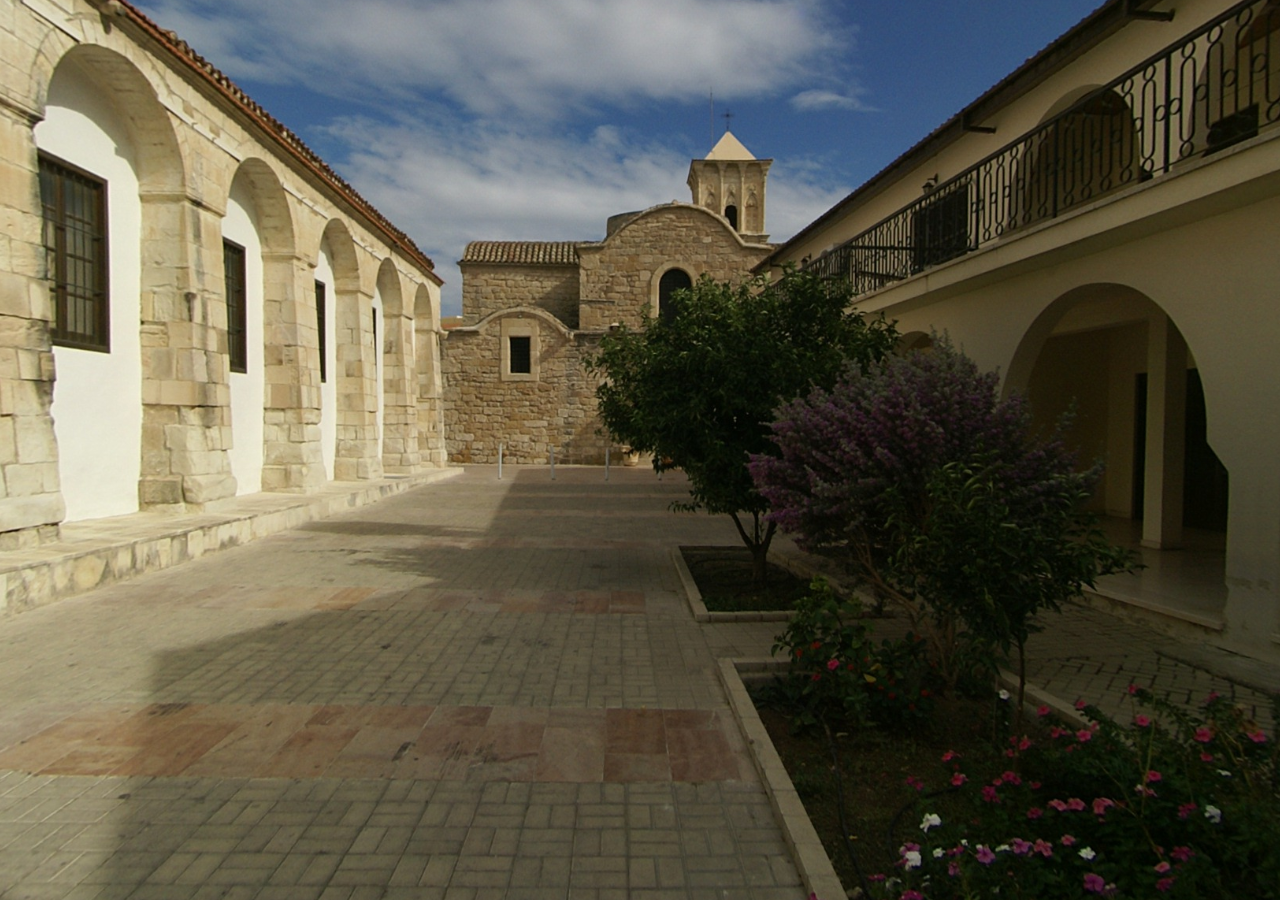
==== index.html @ 04c277d6 "Added files via upload" ====
<!DOCTYPE html>
<html>
	<head>
		<title>1101552</title>
		
		<img id="negx" style="display: none" src="negx.jpg"></img>
        <img id="negy" style="display: none" src="negy.jpg"></img>
        <img id="negz" style="display: none" src="negz.jpg"></img>
        <img id="posx" style="display: none" src="posx.jpg"></img>
        <img id="posy" style="display: none" src="posy.jpg"></img>
        <img id="posz" style="display: none" src="posz.jpg"></img>
		
		<link rel="stylesheet" type="text/css" href="style.css"></link>
		
        <script src="gl-matrix-min.js"> </script>
        
		<script src="script.js"> </script>
		
		<script id="shader-vs" type="x-shader/x-vertex">
			precision mediump float;
			
			attribute vec3 aVertexPosition;
			attribute vec2 aVertexTextureCoords;
			
			uniform mat4 uMMatrix;
			uniform mat4 uVMatrix;
			uniform mat4 uPMatrix;
			
			varying vec2 vTextureCoord;
			
			void main(void)
			{
				gl_Position = uPMatrix * uVMatrix * uMMatrix * vec4(aVertexPosition, 1.0);
				vTextureCoord = aVertexTextureCoords;
			}
		</script>
		
		<script id="shader-fs" type="x-shader/x-fragment">
			precision mediump float;
			
			uniform sampler2D uSampler;
			
			varying vec2 vTextureCoord;
			
			void main(void)
			{
				gl_FragColor = texture2D(uSampler, vTextureCoord);
			}	
		</script>
		
	</head>
	
	<body onload="main()">
		<canvas id="Canvas" width="800" height="600">
			Your browser does not support the HTML5 canvas element.
		</canvas>
	</body>
</html>
---- style.css ----
html, body
{
      margin: 0px;
      width: 100%;
      height: 100%;
      overflow: hidden;
      background: white;
}

canvas
{
      width: 100%;
      height: 100%;
}
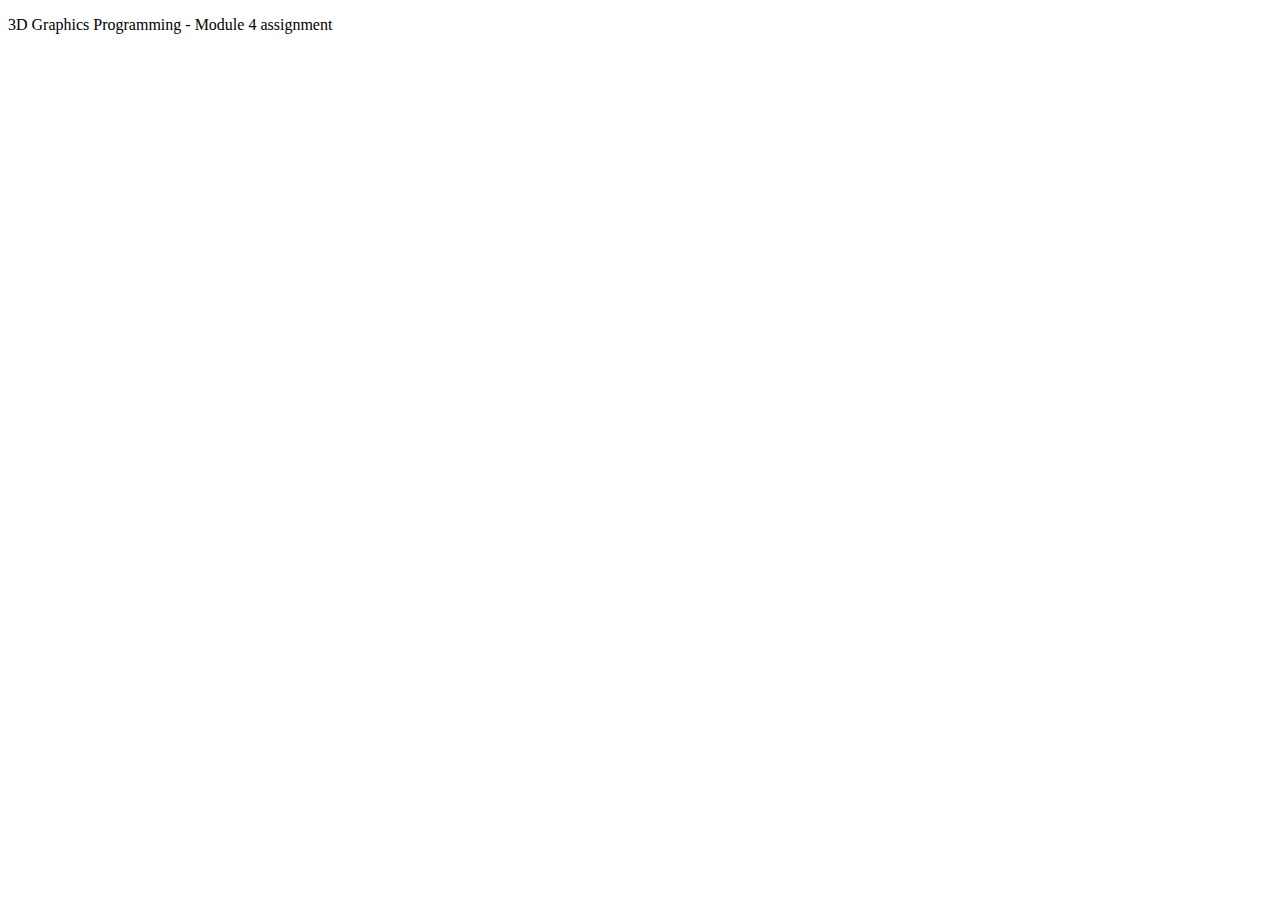
==== commit 5805dd3a: "Update and rename module 2 to index.html" ====
--- a/index.html
+++ b/index.html
@@ -1,58 +1,16 @@
-<!DOCTYPE html>
-<html>
-	<head>
-		<title>1101552</title>
-		
-		<img id="negx" style="display: none" src="negx.jpg"></img>
-        <img id="negy" style="display: none" src="negy.jpg"></img>
-        <img id="negz" style="display: none" src="negz.jpg"></img>
-        <img id="posx" style="display: none" src="posx.jpg"></img>
-        <img id="posy" style="display: none" src="posy.jpg"></img>
-        <img id="posz" style="display: none" src="posz.jpg"></img>
-		
-		<link rel="stylesheet" type="text/css" href="style.css"></link>
-		
-        <script src="gl-matrix-min.js"> </script>
-        
-		<script src="script.js"> </script>
-		
-		<script id="shader-vs" type="x-shader/x-vertex">
-			precision mediump float;
-			
-			attribute vec3 aVertexPosition;
-			attribute vec2 aVertexTextureCoords;
-			
-			uniform mat4 uMMatrix;
-			uniform mat4 uVMatrix;
-			uniform mat4 uPMatrix;
-			
-			varying vec2 vTextureCoord;
-			
-			void main(void)
-			{
-				gl_Position = uPMatrix * uVMatrix * uMMatrix * vec4(aVertexPosition, 1.0);
-				vTextureCoord = aVertexTextureCoords;
-			}
-		</script>
-		
-		<script id="shader-fs" type="x-shader/x-fragment">
-			precision mediump float;
-			
-			uniform sampler2D uSampler;
-			
-			varying vec2 vTextureCoord;
-			
-			void main(void)
-			{
-				gl_FragColor = texture2D(uSampler, vTextureCoord);
-			}	
-		</script>
-		
-	</head>
-	
-	<body onload="main()">
-		<canvas id="Canvas" width="800" height="600">
-			Your browser does not support the HTML5 canvas element.
-		</canvas>
-	</body>
-</html>+<!--ANTTI ASTIKAINEN 1101552 3D PROGRAMMING-->
+<!DOCTYPE html>
+<html>
+	<head>
+		<title>1101552 Module 4</title>
+		
+		<link rel="stylesheet" type="text/css" href="./css/style.css"></link>
+	</head>
+	
+	<body>
+	<div class="choice"><p>3D Graphics Programming - Module 4 assignment</p></div>
+        <script src="./lib/three.min.js"> </script>
+        
+        <script src="./js/script.js"> </script>
+	</body>
+</html>
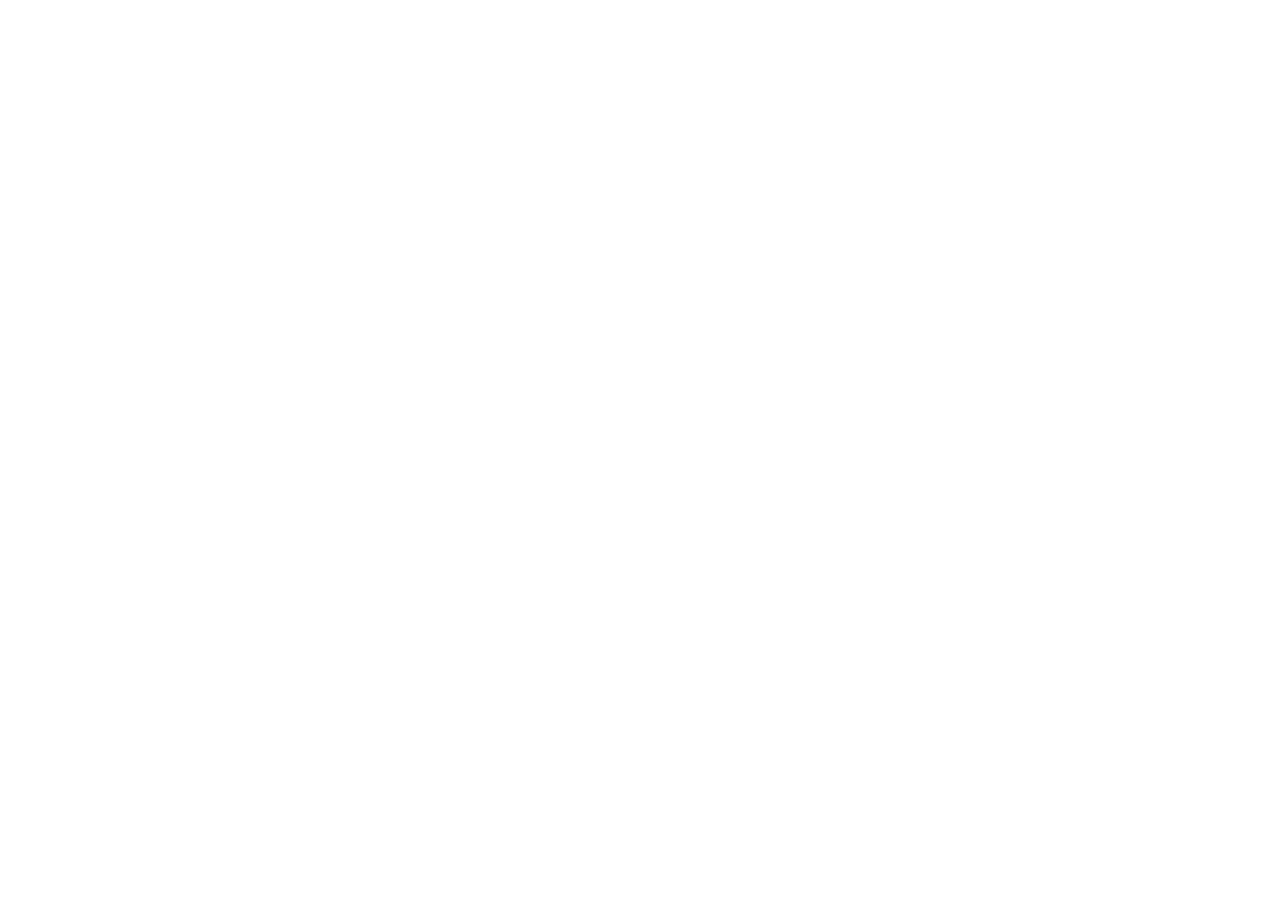
==== commit 7a57cd4d: "Added files via upload" ====
--- a/index.html
+++ b/index.html
@@ -1,16 +1,15 @@
-<!--ANTTI ASTIKAINEN 1101552 3D PROGRAMMING-->
-<!DOCTYPE html>
-<html>
-	<head>
-		<title>1101552 Module 4</title>
-		
-		<link rel="stylesheet" type="text/css" href="./css/style.css"></link>
-	</head>
-	
-	<body>
-	<div class="choice"><p>3D Graphics Programming - Module 4 assignment</p></div>
-        <script src="./lib/three.min.js"> </script>
-        
-        <script src="./js/script.js"> </script>
-	</body>
-</html>
+<!--Antti Astikainen 1101552 #D programming-->
+<!DOCTYPE html>
+<html>
+	<head>
+		<title>Module 5 1101552</title>
+		
+		<link rel="stylesheet" type="text/css" href="./css/style.css"></link>
+	</head>
+	
+	<body>
+        <script src="./lib/three.min.js"> </script>
+        
+        <script src="./js/script.js"> </script>
+	</body>
+</html>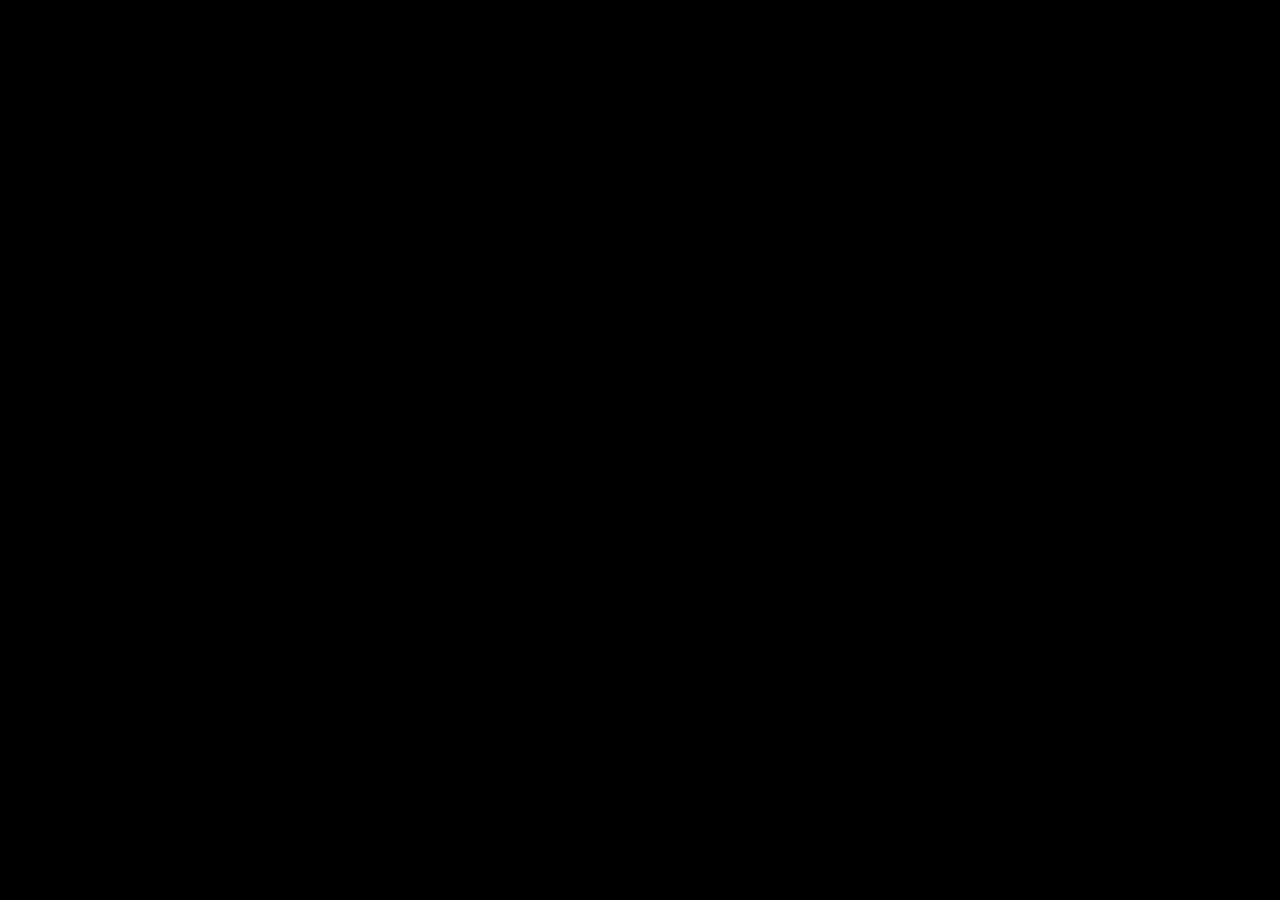
==== commit 2b395d6c: "Added files via upload" ====
--- a/index.html
+++ b/index.html
@@ -1,15 +1,456 @@
-<!--Antti Astikainen 1101552 #D programming-->
+<!--ANTTI ASTIKAINEN 1101552 3D PROGRAMMING-->
+
 <!DOCTYPE html>
 <html>
 	<head>
-		<title>Module 5 1101552</title>
+
+		<title>Module 6 1101552</title>
+		<style type="text/css">
+		body 
+		{
+			font-family: Monospace;
+			font-weight: bold;
+			background-color: #ccccff;
+			margin: 0px;
+			overflow: hidden;
+		}
+		</style>
 		
 		<link rel="stylesheet" type="text/css" href="./css/style.css"></link>
 	</head>
 	
 	<body>
-        <script src="./lib/three.min.js"> </script>
-        
-        <script src="./js/script.js"> </script>
+
+        <script src="three.js"> </script>
+        <script src="jquery-1.9.1.min.js"> </script>
+        <script src="CanvasRenderer.js"> </script>
+        <script src="Detector.js"> </script>
+        <script src="first.person.controls.js"></script>
+
+       <div id="My" style="position: absolute; left:0px; top:0px"></div>
+<script>
+var container, scene, camera, renderer;
+var clock = new THREE.Clock();
+var clock1 = new THREE.Clock();
+var CamClock = new THREE.Clock();
+var firstPersonControls;
+// custom global variables
+var cube;
+
+
+var upperArm = new THREE.BoxGeometry(0.45, 1.75, 0.45); // here we create geometry for parts of the arm 
+var lowerArm = new THREE.BoxGeometry(0.45, 1.75, 0.45);
+var sphere = new THREE.SphereGeometry(0.8, 30, 30);
+var sphereSmall = new THREE.SphereGeometry(0.5, 30, 30);
+var hand = new THREE.BoxGeometry(0.9, 0.9, 0.7);
+var finger = new THREE.BoxGeometry(0.15, 0.5, 0.15); // we only create on geometry for finger since  they are all same
+hand.applyMatrix(new THREE.Matrix4().makeTranslation(0, 0.5, 0)); // we move pivot point of hand object so it rotates around its base and not aroud centar
+var green = new THREE.MeshPhongMaterial({ color: 0x00ff00 }); // we create different materilas (colors) for part of the hand
+var red = new THREE.MeshPhongMaterial({ color: 0xff0000 });
+var pink = new THREE.MeshPhongMaterial({ color: 0xff85f1 });
+var yellow = new THREE.MeshPhongMaterial({ color: 0xfffB00 });
+var blue = new THREE.MeshPhongMaterial({ color: 0x0000ff });
+var paleOrange = new THREE.MeshPhongMaterial({ color: 0xffe4a8 });
+var shoulderMesh = new THREE.Mesh(sphere, red); // we create actual mesh objects that we will render using geometry and materials we created above
+var upperArmMesh = new THREE.Mesh(upperArm, green);
+var elbowMesh = new THREE.Mesh(sphereSmall, pink);
+var lowerArmMesh = new THREE.Mesh(lowerArm, yellow);
+var handMesh = new THREE.Mesh(hand, blue);
+var fingerOne = new THREE.Mesh(finger, paleOrange);
+var fingerTwo = new THREE.Mesh(finger, paleOrange);
+var fingerThree = new THREE.Mesh(finger, paleOrange);
+var fingerThumb = new THREE.Mesh(finger, paleOrange);
+fingerThumb.rotation.z = Math.PI / 2; // we rotate thumb finger by PI/2 radians 
+// this is where we create hand composition
+shoulderMesh.add(upperArmMesh); // shoulder is parent of upper arm
+upperArmMesh.add(elbowMesh); // upper arm is parent of elbow 
+elbowMesh.add(lowerArmMesh); // elbow is parrent of lower arm
+lowerArmMesh.add(handMesh); // lower arm is parent of hand
+handMesh.add(fingerOne); // hand is parent of finger one 
+handMesh.add(fingerTwo); // hand is parent of finger two
+handMesh.add(fingerThree); // hand is parent of finger three
+handMesh.add(fingerThumb); // hand is parent of finger thumb
+// variables for hand rotation
+var shoulderRotation = 0.0; // upper hand rotation
+var elbowRotation = 0.0; // lower arm rotation
+var handRotation = 0.0; // hand rotation
+shoulderMesh.position.x = 8.0; // here we set initial values for hand parts 
+shoulderMesh.position.y = -3.6;
+shoulderMesh.position.z = 0.0;
+upperArmMesh.position.x = 0.0;
+upperArmMesh.position.y = 1.5;
+upperArmMesh.position.z = 0.0;
+elbowMesh.position.x = 0.0;
+elbowMesh.position.y = 1.25;
+elbowMesh.position.z = 0.0;
+lowerArmMesh.position.x = 0.0;
+lowerArmMesh.position.y = 1.25;
+lowerArmMesh.position.z = 0.0;
+handMesh.position.x = 0.0;
+handMesh.position.y = 0.6;
+handMesh.position.z = 0.0;
+fingerOne.position.x = -0.3;
+fingerOne.position.y = 1.17;
+fingerOne.position.z = 0.0;
+fingerTwo.position.x = 0.0;
+fingerTwo.position.y = 1.17;
+fingerTwo.position.z = 0.0;
+fingerThree.position.x = 0.3;
+fingerThree.position.y = 1.17;
+fingerThree.position.z = 0.0;
+fingerThumb.position.x = 0.6;
+fingerThumb.position.y = 0.6;
+fingerThumb.position.z = 0.0;
+
+
+
+init();
+animate();
+
+
+
+// FUNCTIONS        
+function init() 
+{
+    // SCENE
+    scene = new THREE.Scene();
+
+    var sceneLoader = new THREE.ObjectLoader(); // here we are creating loader that we will use to load meshes (scene)
+	sceneLoader.load("scene/scene.json", sceneLoaded); // we load scene file (meshes)
+    // CAMERA
+    var SCREEN_WIDTH = window.innerWidth, SCREEN_HEIGHT = window.innerHeight;
+    var VIEW_ANGLE = 45, ASPECT = SCREEN_WIDTH / SCREEN_HEIGHT, NEAR = 0.1, FAR = 20000;
+    camera = new THREE.PerspectiveCamera( VIEW_ANGLE, ASPECT, NEAR, FAR);
+    scene.add(camera);
+    camera.position.set(0,150,400);
+    camera.lookAt(scene.position);  
+
+    firstPersonControls = new THREE.FirstPersonControls(camera);
+	firstPersonControls.lookSpeed = 0.15;
+	firstPersonControls.movementSpeed = 4;
+	firstPersonControls.noFly = false;
+	firstPersonControls.lookVertical = true;
+	firstPersonControls.constrainVertical = true;
+	firstPersonControls.verticalMin = 0.0;
+	firstPersonControls.verticalMax = 3.14;
+	firstPersonControls.lat = -43.78;
+	firstPersonControls.lon = 61.50;
+
+	camera.position.z = -15;
+	camera.position.y = 1.6;
+	camera.position.x = -3.6;
+    // RENDERER
+	if ( Detector.webgl )
+		renderer = new THREE.WebGLRenderer( {antialias:true} );
+	else
+    renderer = new THREE.CanvasRenderer(); 
+    renderer.setSize(SCREEN_WIDTH, SCREEN_HEIGHT);
+    container = document.getElementById( 'My' );
+    container.appendChild( renderer.domElement );
+    // EVENTS
+	renderer.shadowMapEnabled = true;
+
+    // FIRE
+
+
+ 
+
+
+
+    // LIGHT
+
+	var directionalLight = new THREE.DirectionalLight( 0xffffff, 2.5 );
+	directionalLight.position.set( 0, 5, 0 );
+
+	directionalLight.shadowCameraRight     =  5;
+	directionalLight.shadowCameraLeft     = -5;
+	directionalLight.shadowCameraTop      =  5;
+	directionalLight.shadowCameraBottom   = -5;
+
+	shoulderMesh.castShadow = true;
+	scene.add( directionalLight );
+
+    var Slight = new THREE.SpotLight(0xff0000); // Light initialization
+		Slight.position.set(0, 5, 0);
+		Slight.angle = 0.5;
+		Slight.intensity = 2;
+		Slight.penumbra = 0.15;
+
+		scene.add(Slight);
+
+
+    var light = new THREE.PointLight(0xffffff);
+    light.position.set(0,250,0);
+    scene.add(light);
+    // FLOOR
+    var floorTexture = new THREE.ImageUtils.loadTexture( 'rock.jpg' );
+    floorTexture.wrapS = floorTexture.wrapT = THREE.RepeatWrapping; 
+    floorTexture.repeat.set( 1, 1 );
+    var floorMaterial = new THREE.MeshBasicMaterial( { map: floorTexture, side: THREE.DoubleSide } );
+    var floorGeometry = new THREE.PlaneGeometry(1000, 1000, 100, 100);
+    var floor = new THREE.Mesh(floorGeometry, floorMaterial);
+    floor.position.y = -5;
+    floor.rotation.x = Math.PI / 2;
+    scene.add(floor);
+    
+    scene.add(shoulderMesh); 
+    
+    var imagePrefix = "assets/skybox/";
+    var directions  = ["negx", "posx", "negy", "posy", "posz", "negz"];
+    var imageSuffix = ".png";
+    var skyGeometry = new THREE.CubeGeometry( 5000, 5000, 5000 );   
+    
+    var materialArray = [];
+    for (var i = 0; i < 6; i++)
+        materialArray.push( new THREE.MeshBasicMaterial({
+            map: THREE.ImageUtils.loadTexture( imagePrefix + directions[i] + imageSuffix ),
+            side: THREE.BackSide
+        }));
+    var skyMaterial = new THREE.MeshFaceMaterial( materialArray );
+    var skyBox = new THREE.Mesh( skyGeometry, skyMaterial );
+    scene.add( skyBox );
+
+
+
+    particleSystem = FireParticleSystem();
+    scene.add(particleSystem);
+
+    SmokeSystem = SmokeParticleSystem();
+    scene.add(SmokeSystem);
+
+    //Add trees to the scene
+    Limes(15,10,0);
+    Limes(20,10,0);
+    Limes(25,10,0);
+    Limes(30,10,0);
+    Limes(35,10,0);
+    Limes(40,10,0);
+    Pines(8,7,10);
+    Pines(16,7,20);
+    Pines(24,7,30);
+    Pines(8,7,40);
+    Pines(16,7,50);
+    Pines(24,7,60);
+
+
+
+
+    
+
+}
+
+
+//Add a method to create tree
+//Limetree
+function Limes(x,y,z){
+        var limegeometry = new THREE.PlaneGeometry(5, 10, 32);
+        var limematerial = new THREE.MeshBasicMaterial({
+            map: THREE.ImageUtils.loadTexture("lime.png"),
+            side: THREE.DoubleSide,
+            depthTest: true,
+            depthWrite: true,
+            transparent: true,
+            blending: THREE.NormalBlending
+        });
+
+        var limeX = new THREE.Mesh(limegeometry,limematerial);
+        limeX.rotation.y -= Math.PI/2;
+        limeX.position.set(x,y,z);
+        scene.add(limeX); 
+
+        var limeY = new THREE.Mesh(limegeometry,limematerial);
+        limeY.position.set(x,y,z);
+        scene.add(limeY); 
+
+}
+
+//pinetree
+function Pines(x,y,z){
+        var pinegeometry = new THREE.PlaneGeometry(5, 10, 32);
+        var pinematerial = new THREE.MeshBasicMaterial({
+            map: THREE.ImageUtils.loadTexture("pine.png"),
+            side: THREE.DoubleSide,
+            depthTest: true,
+            depthWrite: true,
+            transparent: true,
+            blending: THREE.NormalBlending
+        });
+
+        var pineX = new THREE.Mesh(pinegeometry,pinematerial);
+        pineX.rotation.y -= Math.PI/2;
+        pineX.position.set(x,y,z);
+        scene.add(pineX); 
+
+        var pineY = new THREE.Mesh(pinegeometry,pinematerial);
+        pineY.position.set(x,y,z);
+        scene.add(pineY); 
+
+}
+
+
+function FireParticleSystem() {
+     
+    // The number of particles in a particle system is not easily changed.
+    var particleCount = 20;
+     
+    //geometry that will hold all of the vertices
+    var particles = new THREE.Geometry();
+ 
+    // Create the vertices and add them to the particles geometry
+    for (var p = 0; p < particleCount; p++) {
+     
+        // This will create all the vertices in a range of -200 to 200 in all directions
+               
+        // Create the vertex
+        var particle = new THREE.Vector3(1, 0, 1);
+         
+        // Add the vertex to the geometry
+        particles.vertices.push(particle);
+    }
+ 
+    // Create the material that will be used to render each vertex of the geometry
+    var particleMaterial = new THREE.ParticleBasicMaterial(
+            {        map: THREE.ImageUtils.loadTexture("fire.png"),
+                     size: 5,
+                    transparent: true,
+                     blending: THREE.CustomBlending,
+                    blendEquation: THREE.AddEquation,
+                    blendSrc: THREE.SrcAlphaFactor,
+                    blendDst: THREE.OneFactor,
+                    depthWrite: false
+
+            });
+      
+    // Create the particle system
+    FireParticleSystem = new THREE.Points(particles, particleMaterial);
+     //X location of smoke
+    FireParticleSystem.position.x = 0;
+     //Y location of smoke
+    FireParticleSystem.position.y = -2;
+    return FireParticleSystem;  
+}
+
+function SmokeParticleSystem() {
+     
+    // The number of particles in a particle system is not easily changed.
+    var particleCountSmoke = 10;
+     
+    // Particles are just individual vertices in a geometry
+    // Create the geometry that will hold all of the vertices
+    var smokeparticles = new THREE.Geometry();
+ 
+    // Create the vertices and add them to the particles geometry
+    for (var p = 0; p < particleCountSmoke; p++) {
+     
+        // This will create all the vertices in a range of -200 to 200 in all directions
+               
+        // Create the vertex
+        var smokeparticle = new THREE.Vector3(10, 2, 0);
+         
+        // Add the vertex to the geometry
+        smokeparticles.vertices.push(smokeparticle);
+    }
+ 
+    // Create the material that will be used to render each vertex of the geometry
+    var SmokeparticleMaterial = new THREE.ParticleBasicMaterial(
+            {       
+                    map: THREE.ImageUtils.loadTexture("smoke.png"),
+                    color: new THREE.Color("rgb(50, 50, 50)"),
+                    size: 5,
+                    transparent: true,
+                    blending: THREE.CustomBlending,
+                    blendEquation: THREE.AddEquation,
+                    blendSrc: THREE.SrcAlphaFactor,
+                    blendDst: THREE.OneFactor,
+                    depthWrite: false
+
+            });
+      
+    // Create the particle system
+    SmokeParticleSystem = new THREE.Points(smokeparticles, SmokeparticleMaterial);
+    //Y location of smoke
+    SmokeParticleSystem.position.y = 1; 
+    return SmokeParticleSystem;  
+}
+
+function animateFire() {
+
+    //animating fire particles
+    var deltaS = clock.getDelta();
+    var verts = FireParticleSystem.geometry.vertices;
+    for(var i = 0; i < verts.length; i++) {
+        var vert = verts[i];
+        if (vert.y < 0) {
+            vert.y = Math.random();
+            vert.x = Math.random() / 2;
+        }
+        vert.y = vert.y - (deltaS);
+        vert.x = vert.x - (deltaS);
+    }
+    FireParticleSystem.geometry.verticesNeedUpdate = true;
+     
+}
+
+function animateSmoke() {
+
+    //animating smoke particles
+    var deltaTime = clock1.getDelta();
+    var verts = SmokeParticleSystem.geometry.vertices;
+    for(var i = 0; i < verts.length; i++) {
+        var vert = verts[i];
+        if (vert.x < 0) {
+            vert.y = Math.random() * 2;
+            vert.x = Math.random() * 2;
+        }
+        vert.y = vert.y - (deltaTime);
+        vert.x = vert.x - (2 * deltaTime);
+    }
+    SmokeParticleSystem.geometry.verticesNeedUpdate = true;
+     
+}
+
+
+
+
+function animate() 
+{    
+    animateSmoke();
+    animateFire();
+    requestAnimationFrame( animate );	
+    
+    render();       
+    update();
+}
+
+function update()
+{
+    var delta = CamClock.getDelta();
+    firstPersonControls.update(delta);
+    camera.position.y = 9.6;             
+
+}
+
+function render() 
+{   
+
+
+    shoulderRotation += 0.01; // we add to upper hand rotation each frame
+    shoulderMesh.rotation.z = Math.sin(shoulderRotation) / 1.5; // we calculate actual shoulder rotation using sin function
+    elbowRotation += 0.01; // we add to lower hand rotation each frame
+    elbowMesh.rotation.z = Math.sin(elbowRotation) / 1.5; // we calculate actual elbow rotation using sin function
+
+
+	var sky = scene.getObjectByName("sky.js");
+    sky.rotation.y += 0.001;
+    renderer.render( scene, camera );
+}
+
+function sceneLoaded(obj) {
+    scene.add(obj);
+}
+
+
+
+</script>
 	</body>
 </html>--- a/css/style.css
+++ b/css/style.css
@@ -0,0 +1,22 @@
+html, body
+{
+      margin: 0px;
+      width: 100%;
+      height: 100%;
+      overflow: hidden;
+      background: white;
+}
+    
+.choice{
+    width:400px;
+    margin: 0 auto;
+    text-align:left;
+    background-color:white;
+}
+
+
+canvas
+{
+      width: 100%;
+      height: 100%;
+}
